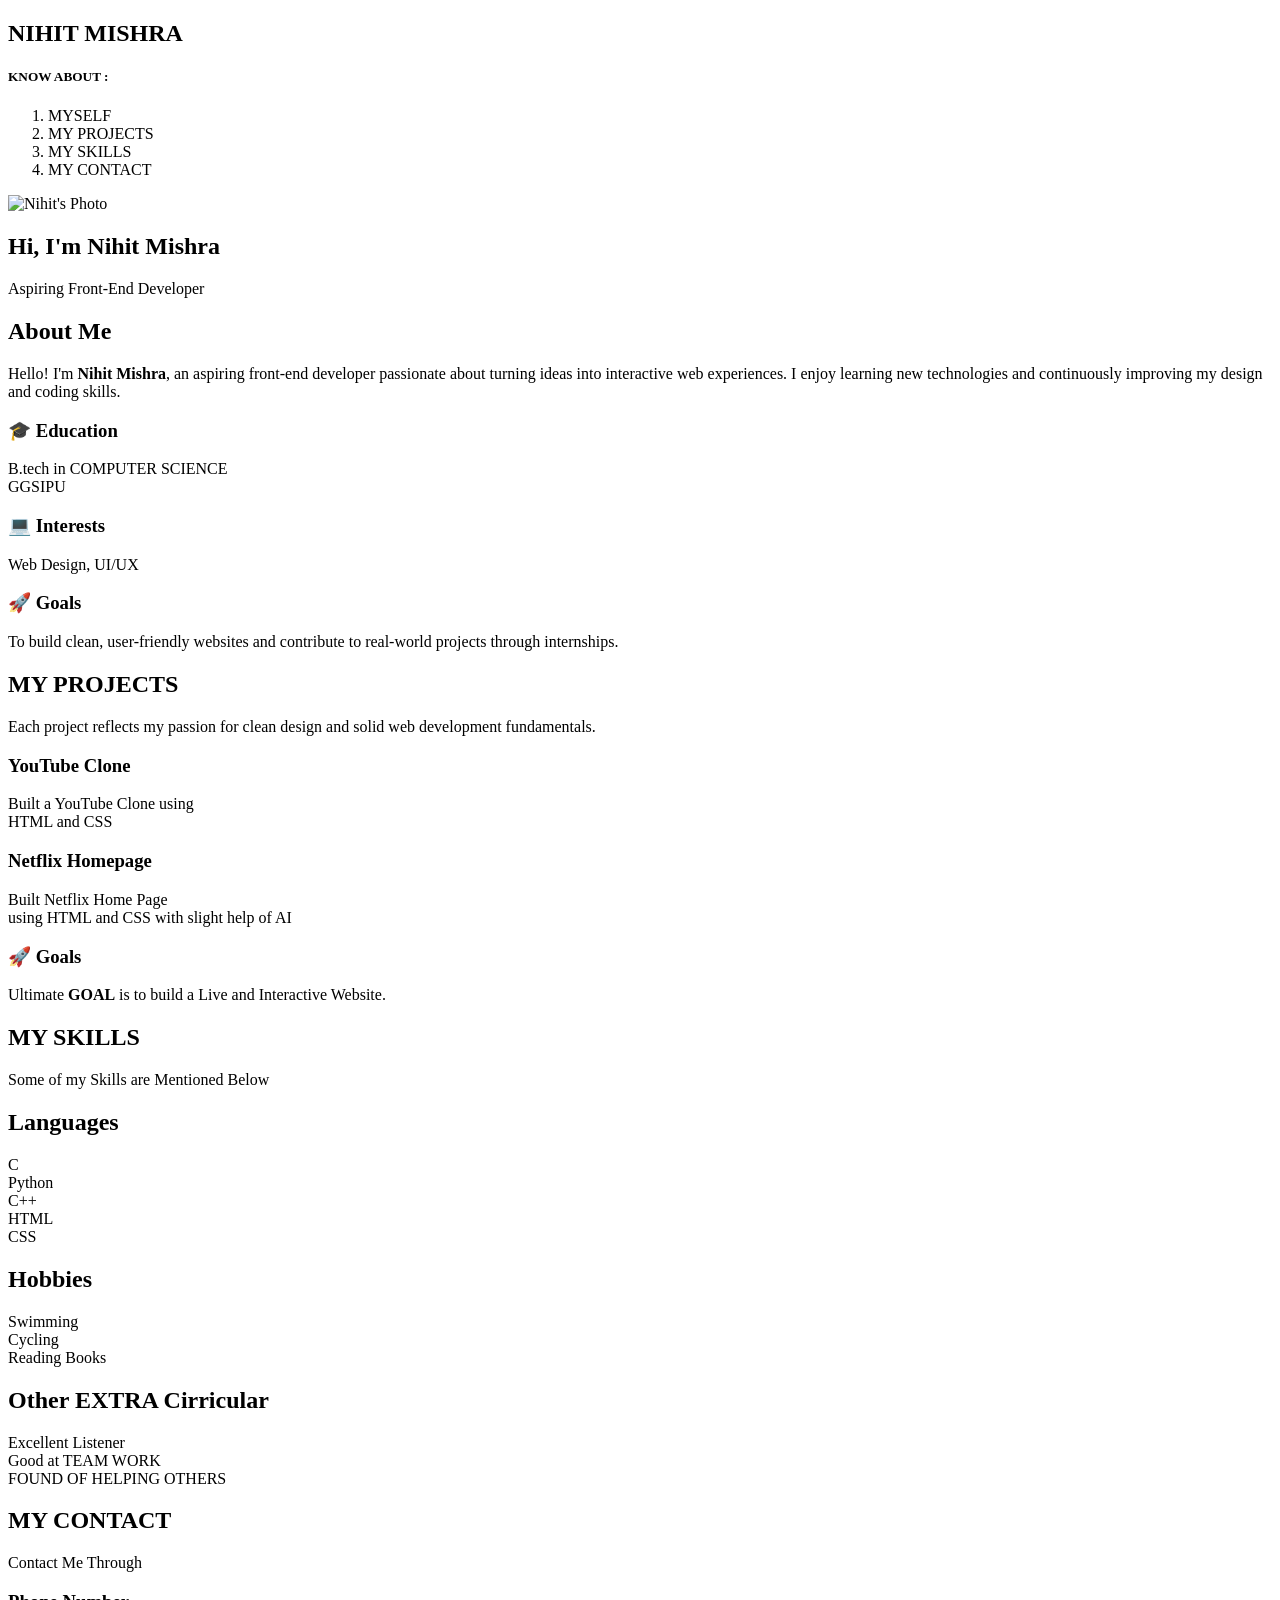
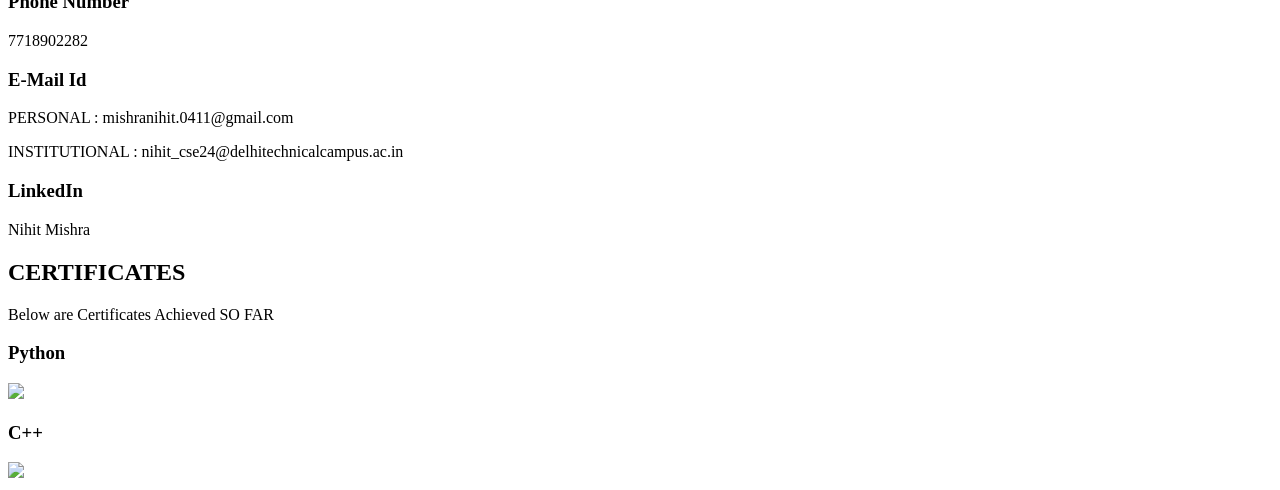
==== index.html @ c7237e45 "Update and rename PORTFOLIO/index.html to index.html" ====
<!DOCTYPE html>
<html lang="en">
<head>
  <meta charset="UTF-8" />
  <meta name="viewport" content="width=device-width, initial-scale=1.0"/>
  <title>MY PORTFOLIO</title>
  <link rel="stylesheet" href="styles.css" />
  <link href="https://fonts.googleapis.com/css2?family=Bangers&display=swap" rel="stylesheet">
</head>
<body>
  
  <section class="top-section" id="hero">
    <div class="left-half">  
    <!-- LEFT: SIDEBAR NAV -->
    <header class="sidebar">
      <h1 class="logo">NIHIT MISHRA</h1>
      <h5 class="section-title">KNOW ABOUT :</h5>
         
        <ol class="about-list">
                <li>MYSELF</li>
                <li>MY PROJECTS</li>
                <li>MY SKILLS</li>
                <li>MY CONTACT</li>
        </ol>
    </header>
    </div>

    <!-- RIGHT: HERO SECTION -->
        <div class="right-half">
            <img src="images/nihit.pichost.jpeg" alt="Nihit's Photo"  />
            <h1>Hi, I'm Nihit Mishra</h1>
            <p>Aspiring Front-End Developer</p>
        </div>
  </section>


   
<section id="about" class="about-section">
    <div class="about-container">
        <h2>About Me</h2>
        <p>
            Hello! I'm <strong>Nihit Mishra</strong>, an aspiring front-end developer passionate about turning ideas into interactive web experiences. I enjoy learning new technologies and continuously improving my design and coding skills.
        </p>

      <div class="about-details">
        <div class="about-card">
            <h3>🎓 Education</h3>
            <p>B.tech in COMPUTER SCIENCE<br>GGSIPU</p>
        </div>

        <div class="about-card">
            <h3>💻 Interests</h3>
            <p>Web Design, UI/UX</p>
        </div>

        <div class="about-card">
            <h3>🚀 Goals</h3>
            <p>To build clean, user-friendly websites and contribute to real-world projects through internships.</p>
        </div>
    </div>
  </div>
</section>
 
<section id="projects" class="projects">
      <div class="projects-containers">
        <h2>MY PROJECTS</h2>
        <p>
            Each project reflects my passion for clean design and solid web development fundamentals.
        </p>

        <div class="projects-details">
        <div class="projects-card">
            <h3>YouTube Clone</h3>
            <p>Built a YouTube Clone using <br> HTML and CSS</p>
        </div>

        <div class="projects-card">
            <h3>Netflix Homepage</h3>
            <p>Built Netflix Home Page <br> using HTML and CSS with slight help of AI</p>
        </div>

        <div class="projects-card">
            <h3>🚀 Goals</h3>
            <p>Ultimate <b>GOAL</b> is to build a Live and Interactive Website.</p>
        </div>
    </div>
</div>
</section>


<section id="skill" class="skill">
    <div class="skills">
        <h2>MY SKILLS</h2>
        <p>Some of my Skills are Mentioned Below</p>
    </div>

    <div class="skill-des">
        <div class="skill-card">
            <h2>Languages</h2>
            
             <p>C<br>Python<br>C++<br>HTML<br>CSS</p>
            
        </div>
        <div class="skill-card">
            <h2>Hobbies</h2>
            <p>Swimming<br>Cycling<br>Reading Books</p>
        </div>

        <div class="skill-card">
            <h2>Other EXTRA Cirricular</h2>
            <p>Excellent Listener<br>Good at TEAM WORK<br>FOUND OF HELPING OTHERS</p>
        </div>
    </div>

</section>

<section id="contact" class="contact-info">
    <div class="contacts">
        <h2>MY CONTACT</h2>
        <p>Contact Me Through</p>
    </div>

    <div class="contact-des">
        <div class="contact-card">
            <h3>Phone Number</h3>
            <p>7718902282</p>
        </div>
        <div class="contact-card">
            <h3>E-Mail Id</h3>
            <p>PERSONAL : mishranihit.0411@gmail.com</p>
            <p>INSTITUTIONAL : nihit_cse24@delhitechnicalcampus.ac.in</p>
        </div>
        <div class="contact-card">
            <h3>LinkedIn</h3>
            <p>Nihit Mishra</p>
        </div>
    </div>

</section>

<section id="certi" class="certifi">
    <div class="certis">
        <h2>CERTIFICATES</h2>
        <p>Below are Certificates Achieved SO FAR </p>
    </div>

    <div class="certi-des">
        <div class="certi-card">
            <h3>Python</h3>
            <img src="images/Screenshot 2025-08-01 015221.png"  />
        </div>
        <div class="certi-card">
            <h3>C++</h3>
            <img src="images/Screenshot 2025-08-01 015535.png" />
        </div>
    </div>

</section>

</body>
</html>
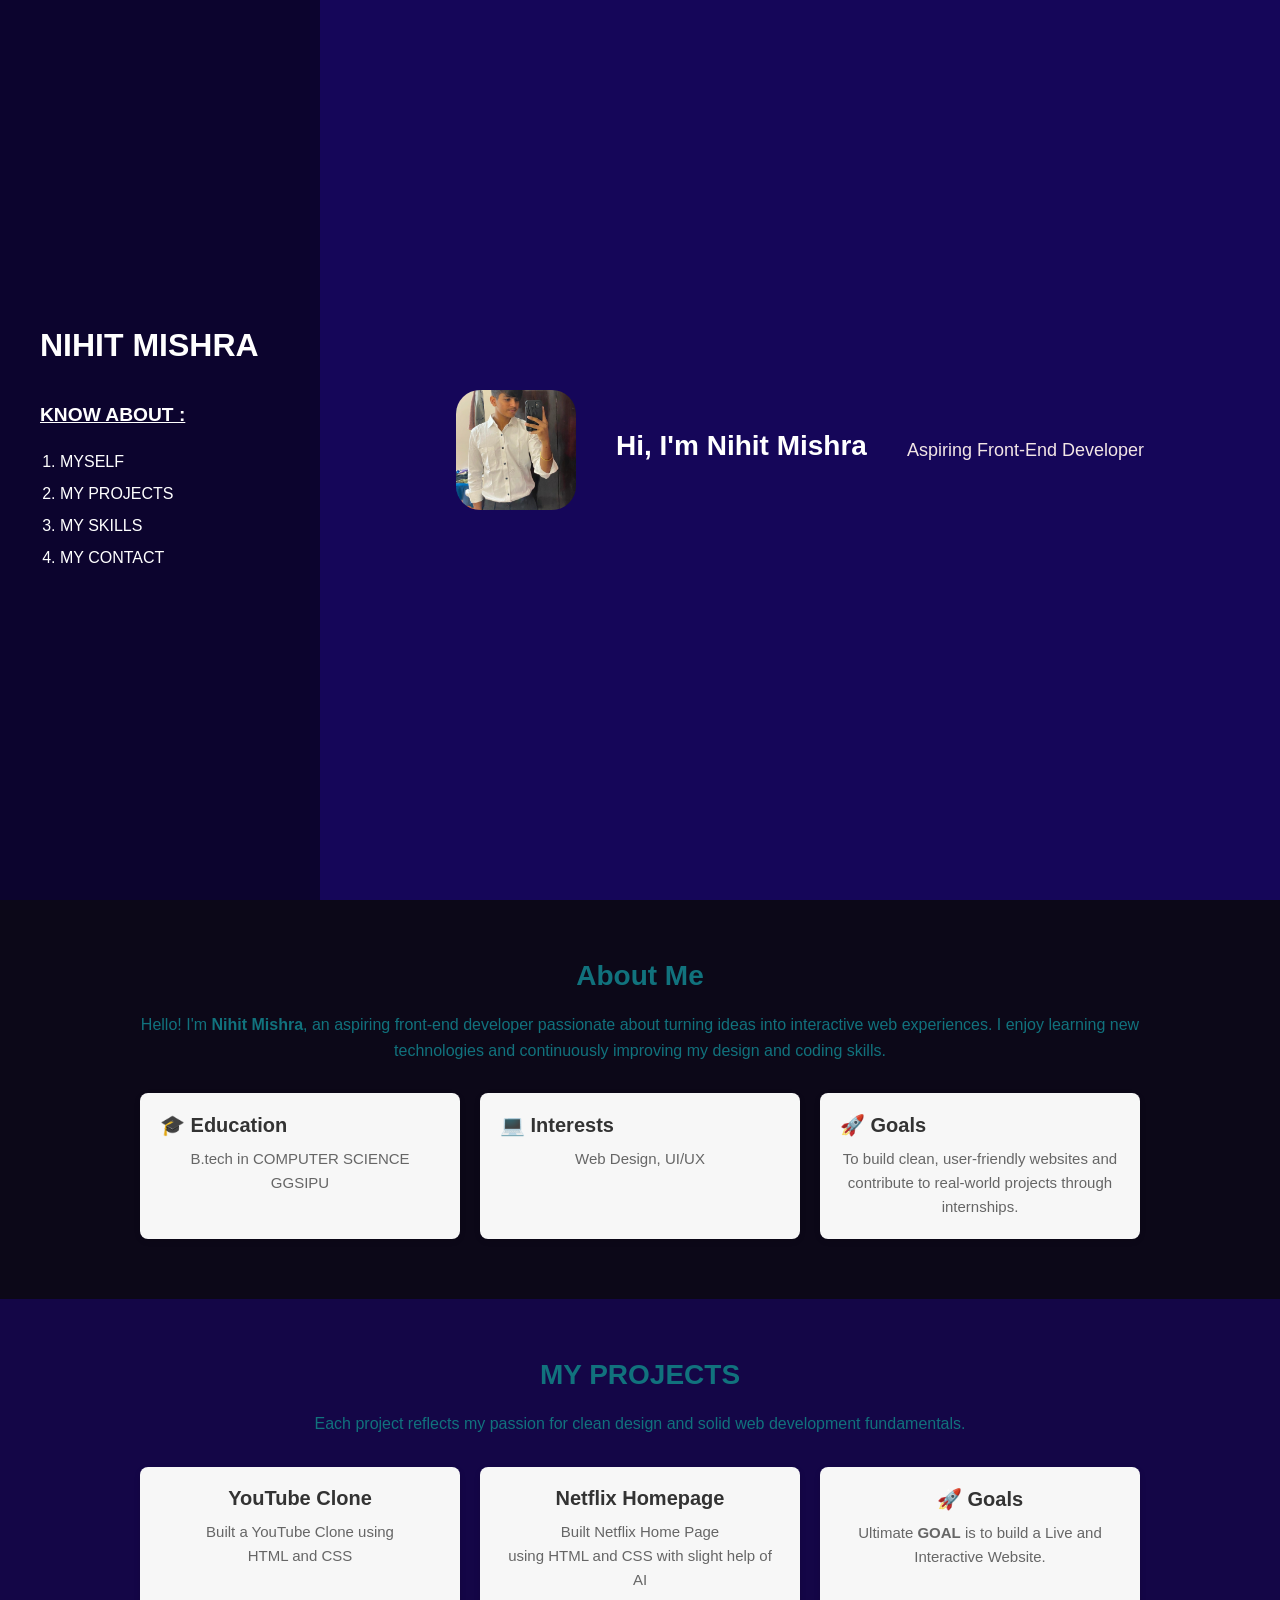
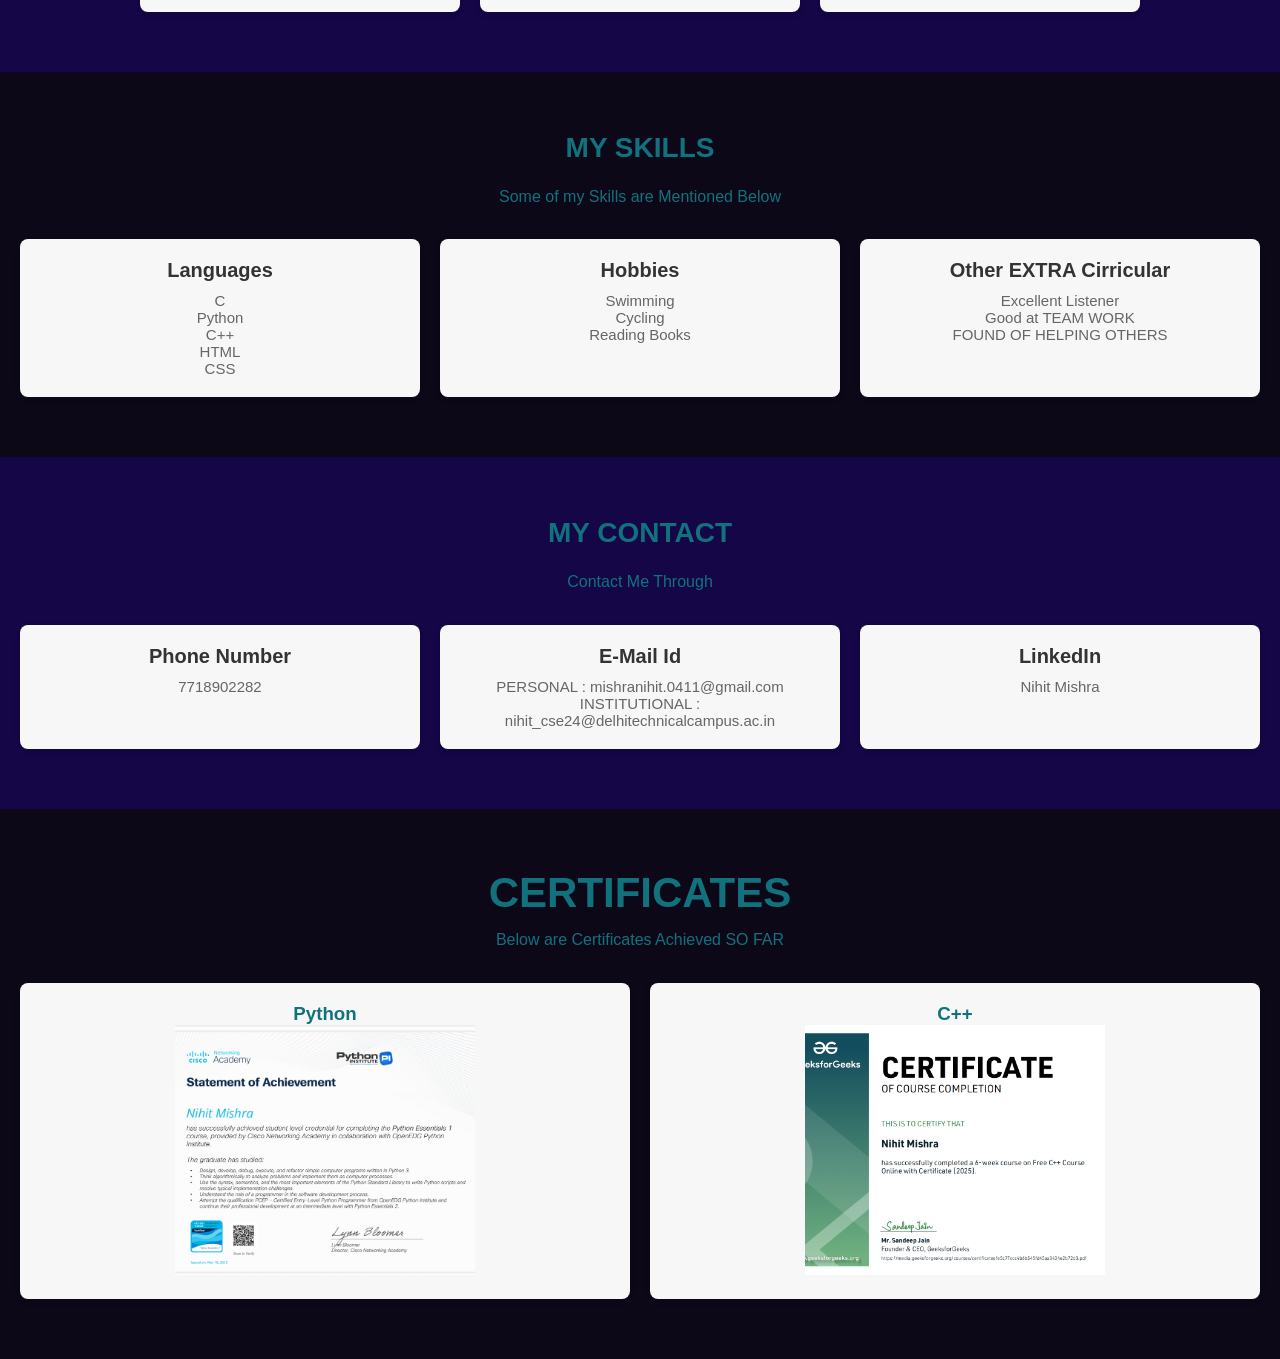
==== commit 5875d293: "Update index.html" ====
--- a/index.html
+++ b/index.html
@@ -27,7 +27,7 @@
 
     <!-- RIGHT: HERO SECTION -->
         <div class="right-half">
-            <img src="images/nihit.pichost.jpeg" alt="Nihit's Photo"  />
+            <img src="images/nihitmishraimg.jpeg" alt="Nihit's Photo"  />
             <h1>Hi, I'm Nihit Mishra</h1>
             <p>Aspiring Front-End Developer</p>
         </div>
@@ -147,11 +147,11 @@
     <div class="certi-des">
         <div class="certi-card">
             <h3>Python</h3>
-            <img src="images/Screenshot 2025-08-01 015221.png"  />
+            <img src="images/pythoncertfi.png"  />
         </div>
         <div class="certi-card">
             <h3>C++</h3>
-            <img src="images/Screenshot 2025-08-01 015535.png" />
+            <img src="images/cppcerti.png" />
         </div>
     </div>
 
@@ -160,3 +160,4 @@
 </body>
 </html>
 
+
--- a/styles.css
+++ b/styles.css
@@ -0,0 +1,378 @@
+/* RESET */
+* {
+  margin: 0;
+  padding: 0;
+  box-sizing: border-box;
+  scroll-behavior: smooth;
+  font-family: Arial, Helvetica, sans-serif;
+}
+
+/* Full viewport split section */
+.top-section {
+  display: flex;
+  height: 100vh;
+  width: 100%;
+}
+
+/* LEFT: Sidebar */
+.left-half {
+  width: 25%;
+  background-color: #0c042e;
+  color: white;
+  padding: 40px;
+  display: flex;
+  flex-direction: column;
+  justify-content: center;
+  align-items: flex-start;
+}
+
+.logo {
+  font-family: Arial, Helvetica, sans-serif;
+  font-size: 32px;
+  margin-bottom: 40px;
+}
+
+.about-list {
+  list-style-type: decimal;
+  padding-left: 20px;
+  font-size: 16px;
+  color: white;
+  line-height: 2; /* spacing between items */
+}
+
+/* RIGHT: Hero Content */
+.right-half {
+  width: 75%;
+  flex-wrap: nowrap;
+  background-color:  #150659;
+  display: flex;
+  justify-content: center;
+  align-items: center;
+  padding: 40px;
+  align-items: center;
+  gap: 40px; /* spacing between image and text */
+  color: white;
+}
+
+.right-half img {
+  width: 120px;
+  height: 120px;
+  object-fit: cover;
+  border-radius: 20%;
+}
+
+.right-half h1 {
+  font-size: 28px;
+  color: white;
+  margin-bottom: 8px;
+}
+
+.right-half p {
+  font-size: 18px;
+  color: #f3e6e6;
+}
+
+
+
+/* ABOUT SECTION */
+.about-section {
+  padding: 60px 20px;
+  background-color: #0c0818;
+  color: #f7f7f7;
+}
+
+.about-container {
+  max-width: 1000px;
+  margin: auto;
+}
+
+.about-section h2 {
+  font-size: 28px;
+  margin-bottom: 20px;
+  text-align: center;
+  color: #11727d;
+}
+
+.about-section p {
+  text-align: center;
+  color:#11727d;
+  font-size: 16px;
+  line-height: 1.6;
+}
+
+.about-details {
+  display: flex;
+  flex-wrap: wrap;
+  gap: 20px;
+  margin-top: 30px;
+  justify-content: center;
+}
+
+.about-card {
+  flex: 1 1 250px;
+  background-color: #f7f7f7;
+  padding: 20px;
+  border-radius: 8px;
+  box-shadow: 0 2px 6px rgba(0, 0, 0, 0.1);
+}
+
+.about-card h3 {
+  margin-bottom: 10px;
+  font-size: 20px;
+  color: #333;
+}
+
+.about-card p {
+  font-size: 15px;
+  color: #666;
+}
+
+.section-title {
+  font-size: larger;
+  text-decoration: underline;
+  margin-bottom: 20px;
+}
+
+/*Projects*/
+.projects {
+  padding: 60px 20px;
+  background-color: #140647;
+  color: #f7f7f7;
+  text-align: center;
+}
+
+.projects-containers {
+  max-width: 1000px;
+  margin: auto;
+}
+
+.projects h2 {
+  font-size: 28px;
+  margin-bottom: 20px;
+  text-align: center;
+  color: #11727d;
+}
+
+.projects p {
+  text-align: center;
+  color:#11727d;
+  font-size: 16px;
+  line-height: 1.6;
+}
+
+.projects-details {
+  display: flex;
+  flex-wrap: wrap;
+  gap: 20px;
+  margin-top: 30px;
+  justify-content: center;
+}
+
+.projects-card {
+  flex: 1 1 250px;
+  background-color: #f7f7f7;
+  padding: 20px;
+  border-radius: 8px;
+  box-shadow: 0 2px 6px rgba(0, 0, 0, 0.1);
+}
+
+.projects-card h3 {
+  margin-bottom: 10px;
+  font-size: 20px;
+  color: #333;
+}
+
+.projects-card p {
+  font-size: 15px;
+  color: #666;
+}
+
+.projects-title {
+  font-size: larger;
+  text-decoration: underline;
+  margin-bottom: 20px;
+}
+
+/*MY CONTACTS */
+
+.contact-info{
+  padding: 60px 20px;
+  background-color:  #140647;;
+  color: #11727d;
+  text-align: center;
+}
+
+.contacts {
+  max-width: 1000px;
+  margin: auto;
+}
+
+.contacts h2 {
+  font-size: 28px;
+  margin-bottom: 20px;
+  text-align: center;
+  color:#11727d;
+}
+
+.contacts p {
+  
+  color:#11727d;
+  font-size: 16px;
+  line-height: 1.6;
+}
+
+.contact-des {
+  display: flex;
+  flex-wrap: wrap;
+  gap: 20px;
+  margin-top: 30px;
+  justify-content: center;
+}
+
+.contact-card {
+  flex: 1 1 250px;
+  background-color: #f7f7f7;
+  padding: 20px;
+  border-radius: 8px;
+  box-shadow: 0 2px 6px rgba(0, 0, 0, 0.1);
+}
+
+.contact-card h3 {
+  margin-bottom: 10px;
+  font-size: 20px;
+  color: #333;
+}
+
+.contact-card p {
+  font-size: 15px;
+  color: #666;
+}
+
+.contacts-title {
+  font-size: larger;
+  text-decoration: underline;
+  margin-bottom: 20px;
+}
+
+/* MY SKILLS */
+
+.skill {
+  padding: 60px 20px;
+  background-color: #0c0818;
+  color: #11727d;
+  text-align: center;
+}
+
+.skills {
+  max-width: 1000px;
+  margin: auto;
+}
+
+.skills h2 {
+  font-size: 28px;
+  margin-bottom: 20px;
+  text-align: center;
+  color: #11727d;
+}
+
+.skills p {
+  font-size: 16px;
+  line-height: 1.6;
+  color: #11727d;
+}
+
+.skill-des {
+  display: flex;
+  flex-wrap: wrap;
+  justify-content: center;
+  gap: 20px;
+  margin-top: 30px;
+}
+
+.skill-card {
+  flex: 1 1 250px;
+  background-color: #f7f7f7;
+  padding: 20px;
+  border-radius: 8px;
+  box-shadow: 0 2px 6px rgba(0, 0, 0, 0.1);
+}
+
+.skill-card h2 {
+  margin-bottom: 10px;
+  font-size: 20px;
+  color: #333;
+}
+
+.skill-card p {
+  font-size: 15px;
+  color: #666;
+}
+
+.skill-card title {
+  font-size: larger;
+  text-decoration: underline;
+  margin-bottom: 20px;
+}
+
+/*Certificates*/
+
+.certifi {
+  padding: 60px 20px;
+  background-color: #0c0818;
+  color: #11727d;
+  text-align: center;
+}
+
+.certi {
+  max-width: 500px;
+  margin: auto;
+}
+
+.certis {
+  font-size: 28px;
+  margin-bottom: 20px;
+  text-align: center;
+  color: #11727d;
+}
+
+.certifi p {
+  font-size: 16px;
+  line-height: 1.6;
+  color: #11727d;
+  margin-top: 10px;
+}
+
+.certi-des {
+  display: flex;
+  flex-wrap: wrap;
+  justify-content: center;
+  gap: 20px;
+  margin-top: 30px;
+}
+
+.certi-card {
+  flex: 1 1 250px;
+  background-color: #f7f7f7;
+  padding: 20px;
+  border-radius: 8px;
+  box-shadow: 0 2px 6px rgba(0, 0, 0, 0.1);
+}
+
+.certi-card h2 {
+  margin-bottom: 10px;
+  font-size: 20px;
+  color: #333;
+}
+
+.certi-card title {
+  font-size: larger;
+  text-decoration: underline;
+  margin-bottom: 20px;
+}
+
+.certi-card img {
+  width: 300px;
+  height: 250px;
+  object-fit: cover;
+  border-radius: 0%;
+}
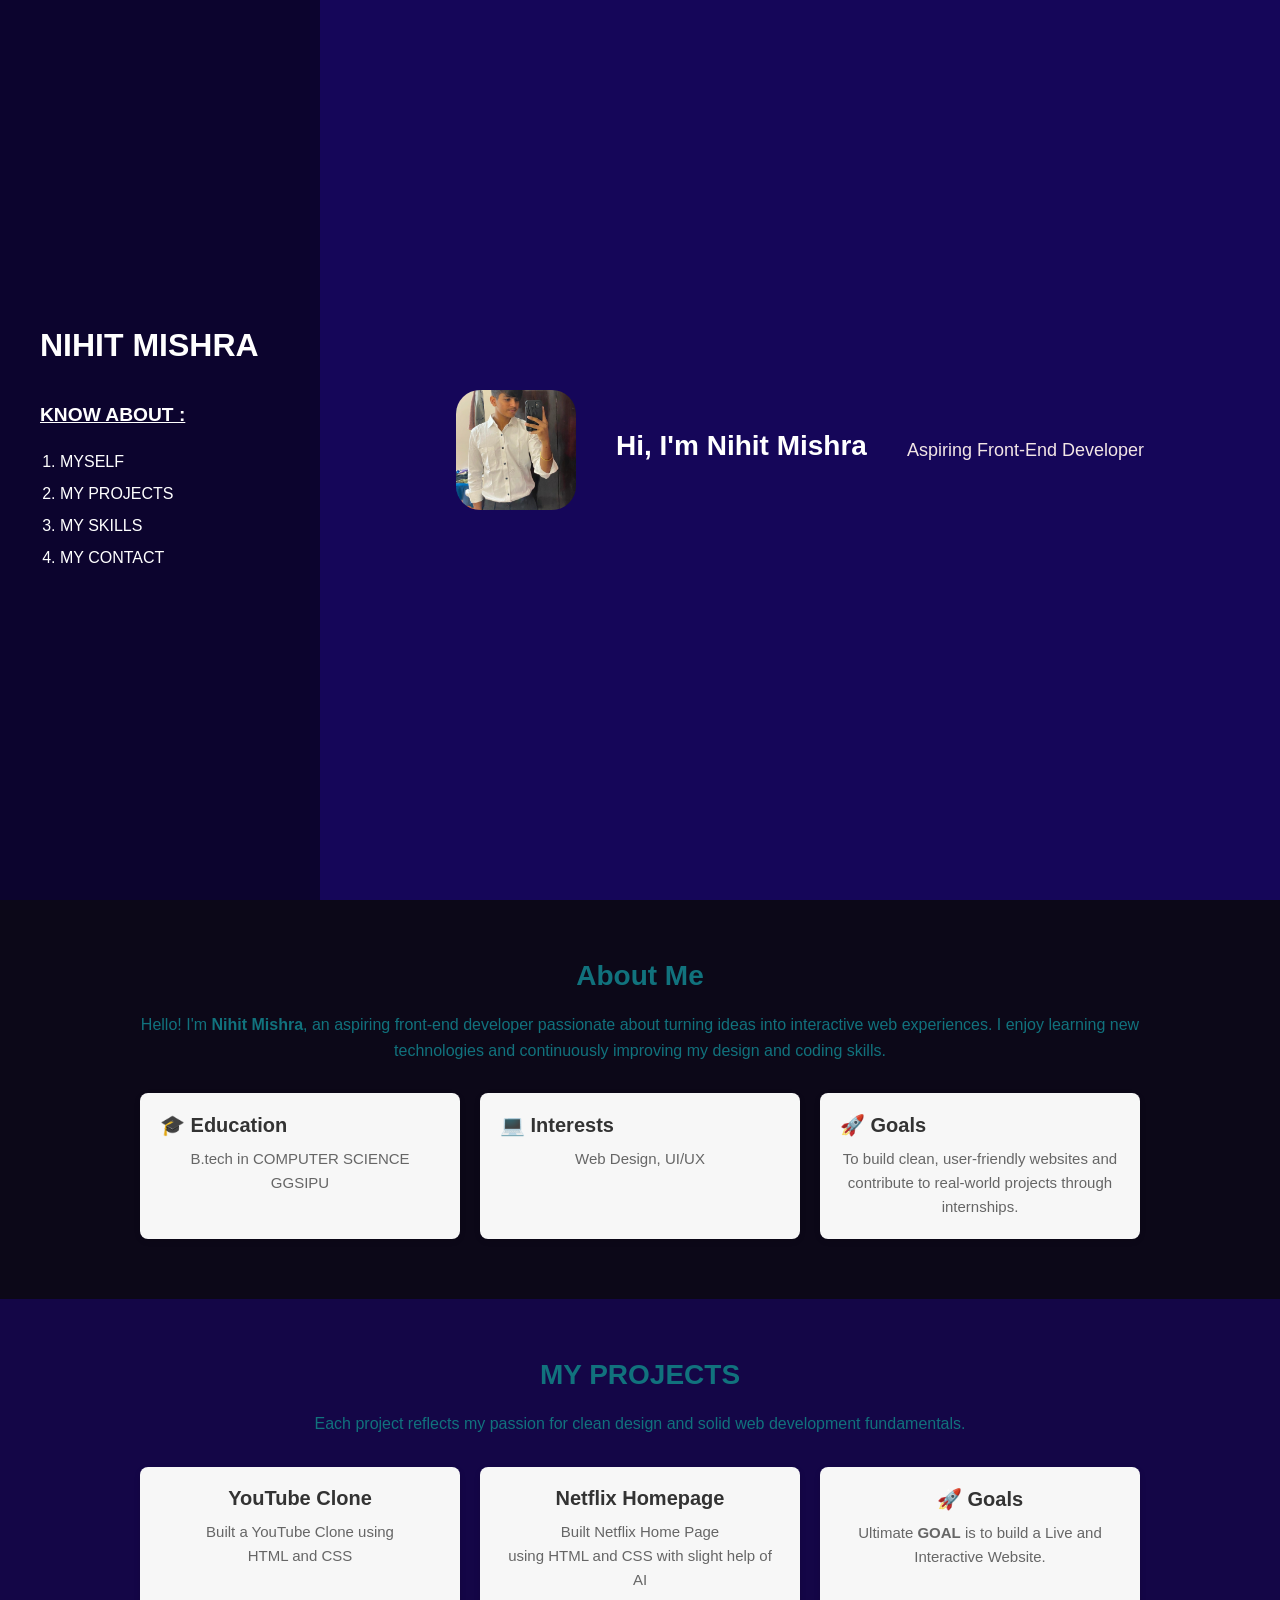
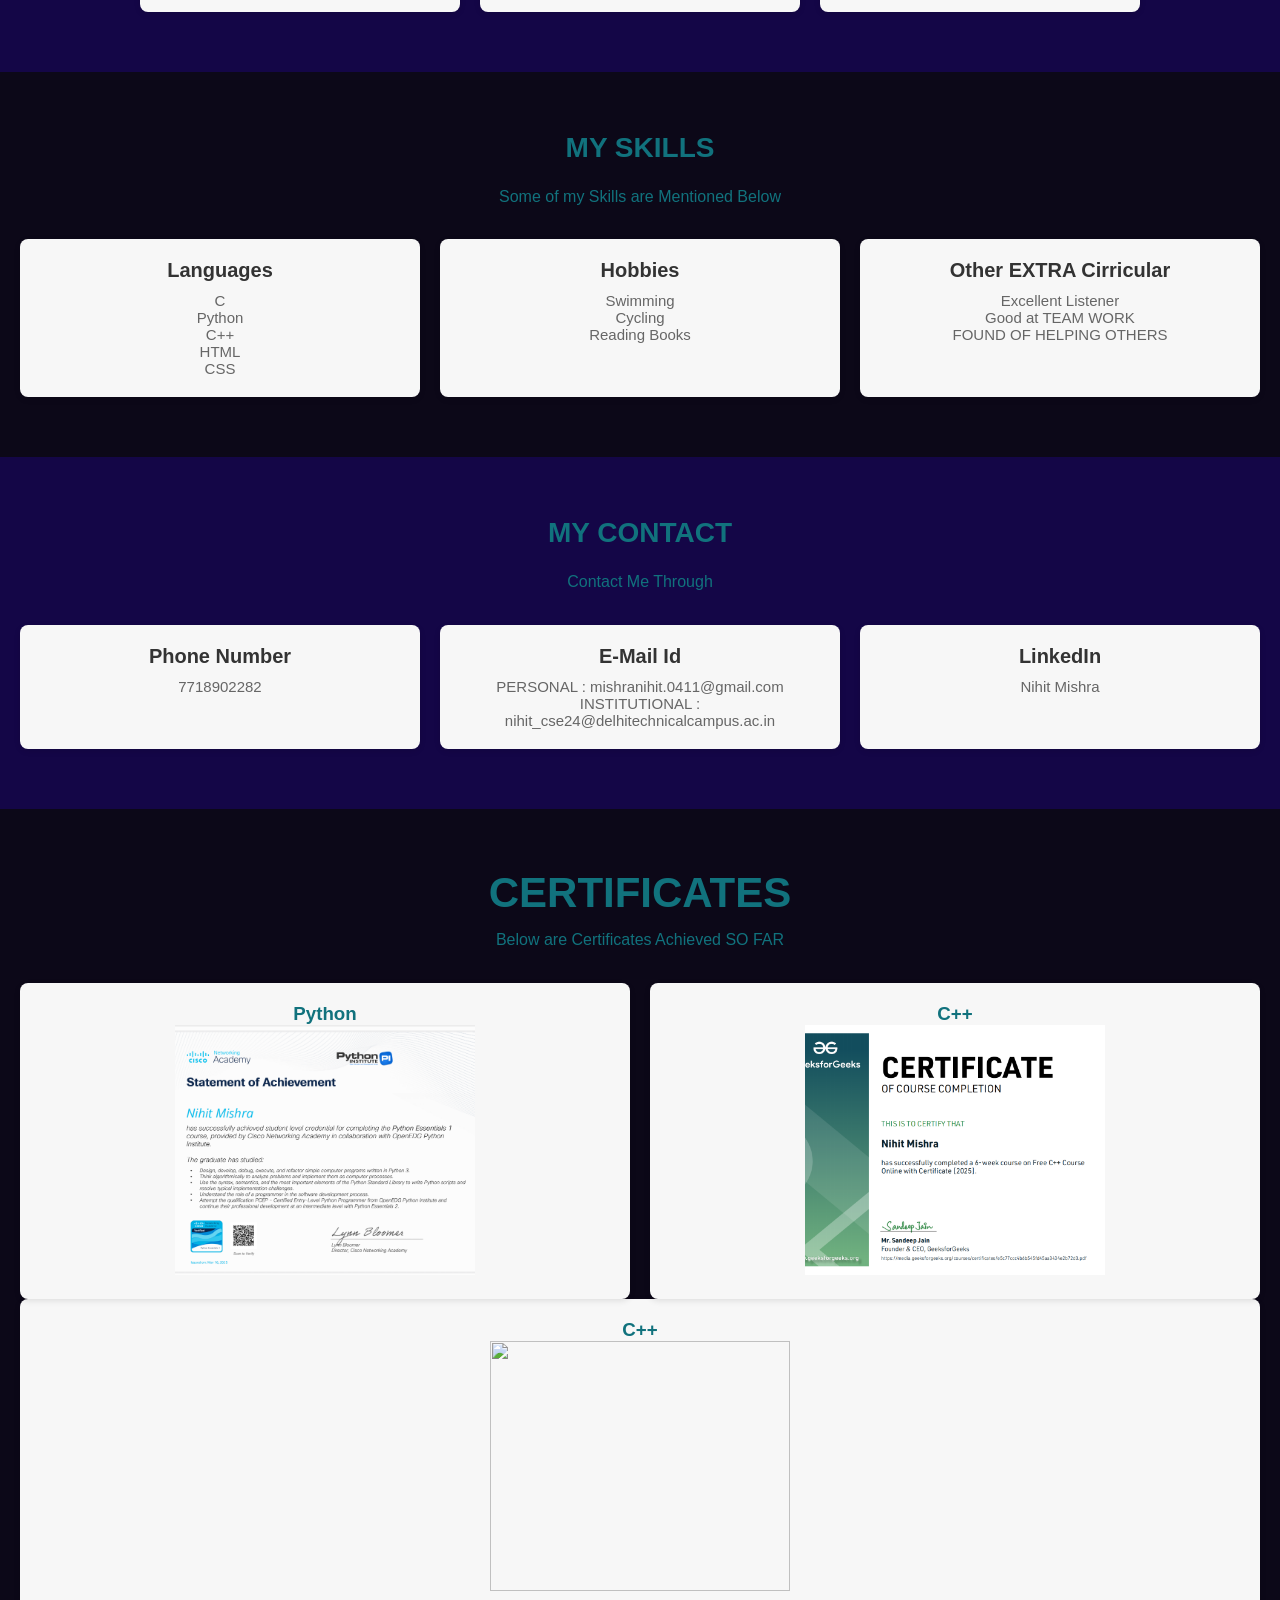
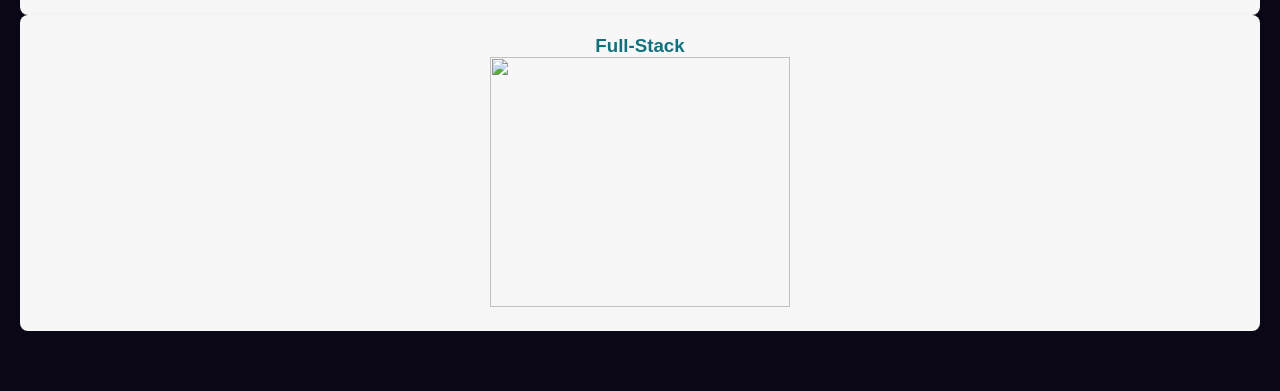
==== commit 6a7c8a9c: "Update index.html" ====
--- a/index.html
+++ b/index.html
@@ -155,9 +155,20 @@
         </div>
     </div>
 
+  </div>
+        <div class="certi-card">
+            <h3>C++</h3>
+            <img src="images/LETSUPGRADECPPBOOTCAMPS.png" />
+    </div>
+        <div class="certi-card">
+            <h3>Full-Stack</h3>
+            <img src="images/Screenshot 2025-08-26 225924.png" />
+    </div>
+
 </section>
 
 </body>
 </html>
 
 
+
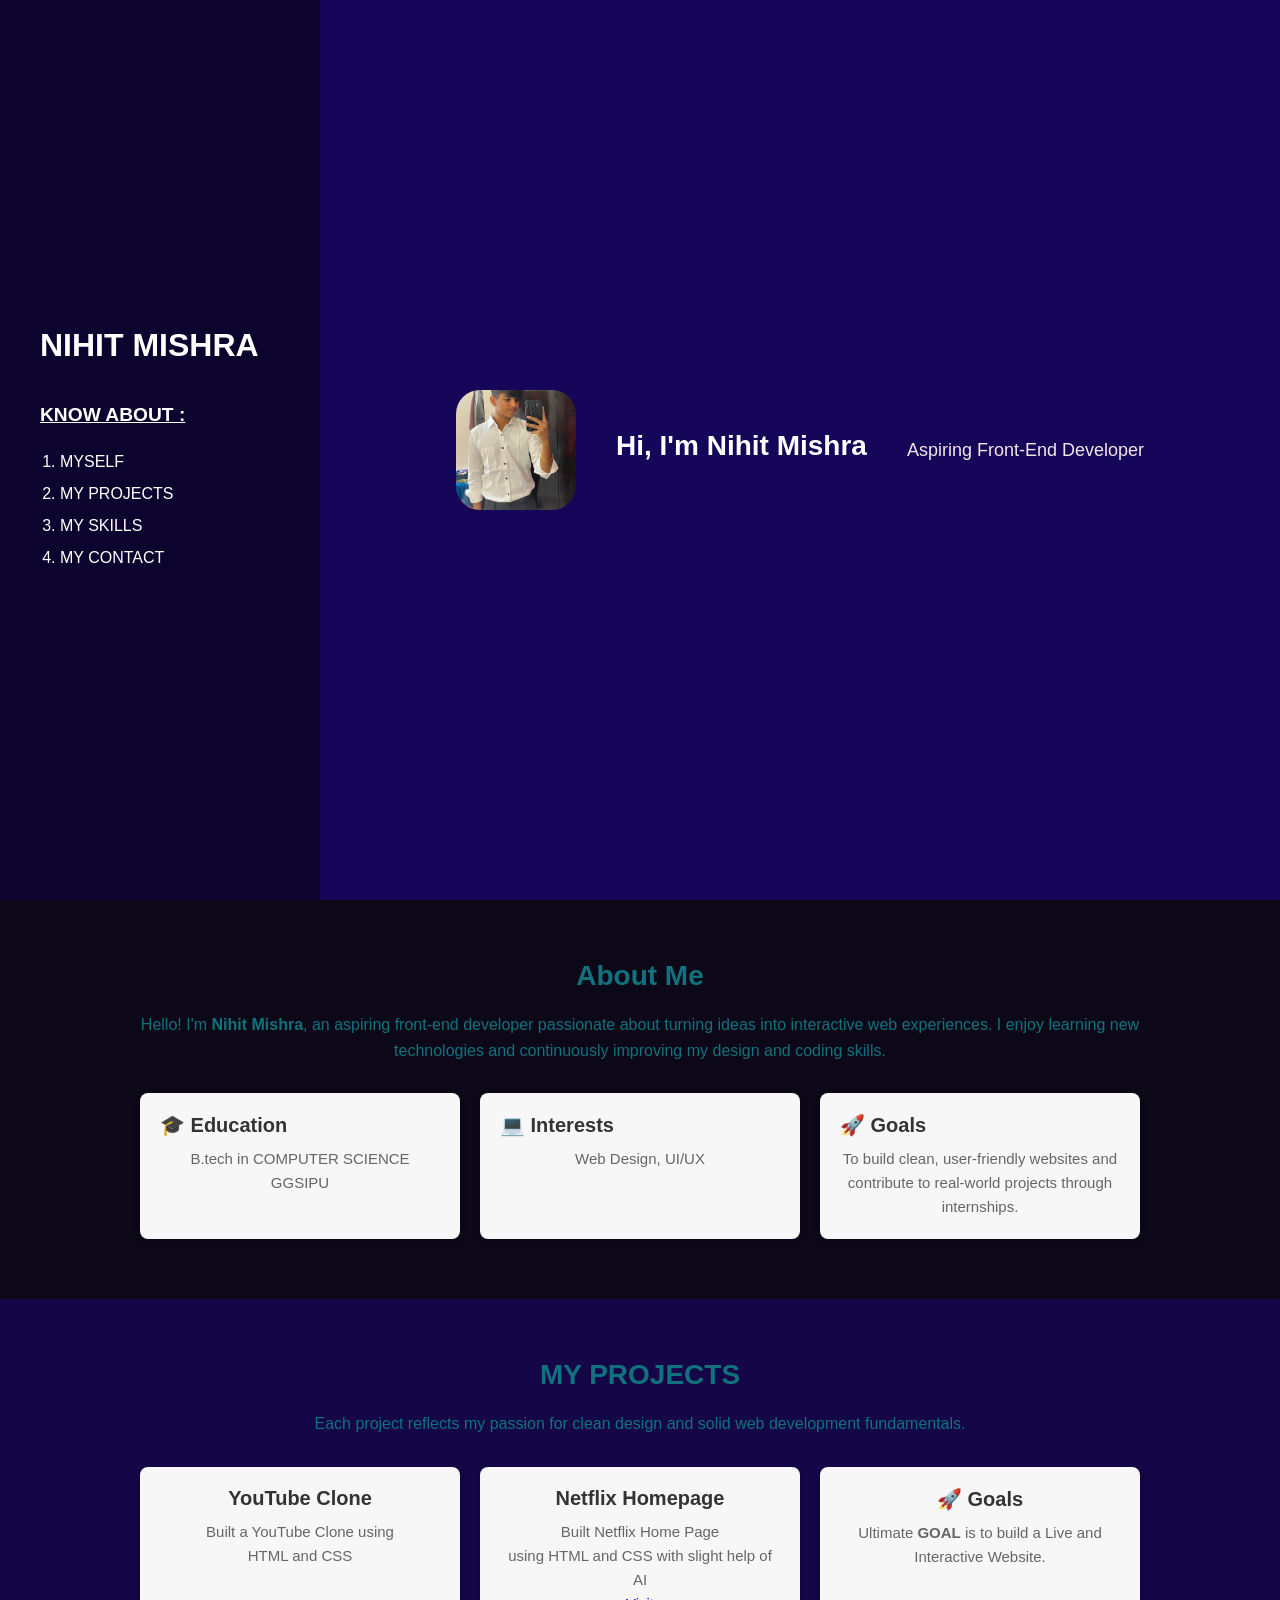
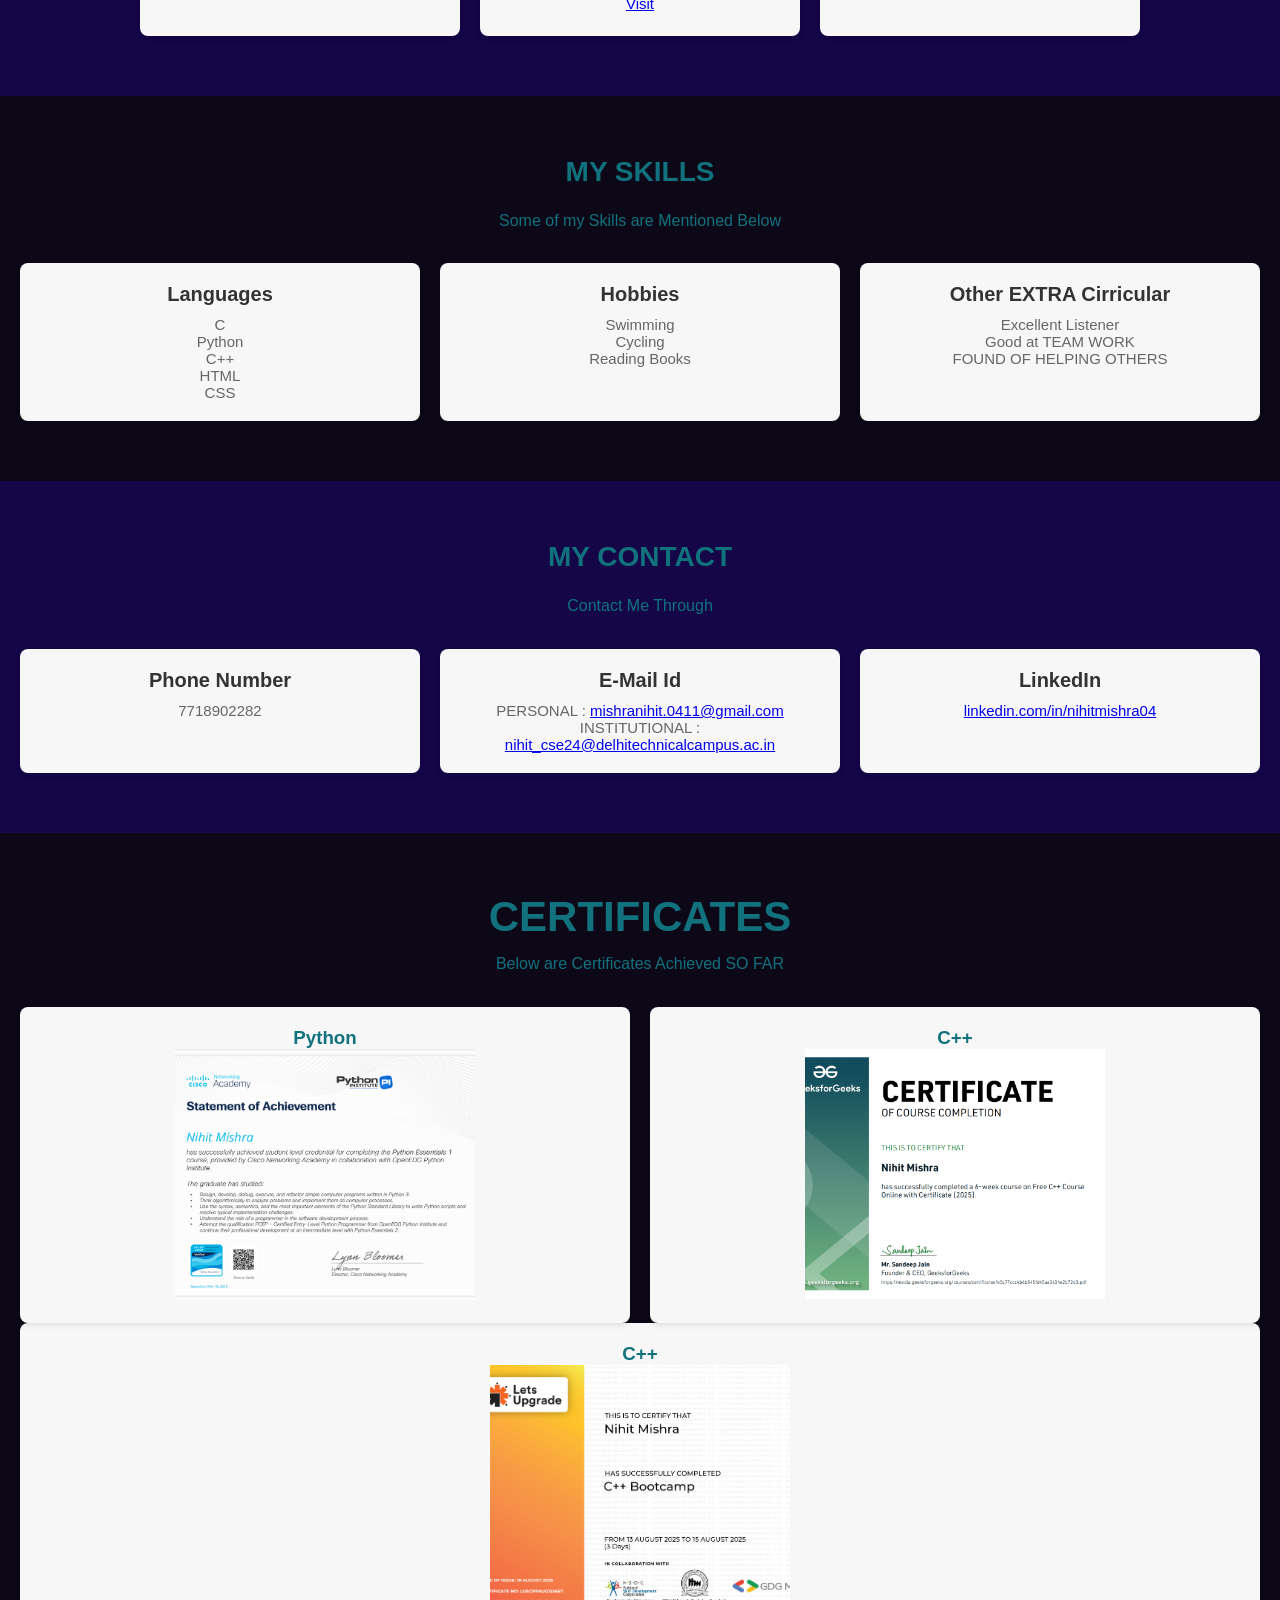
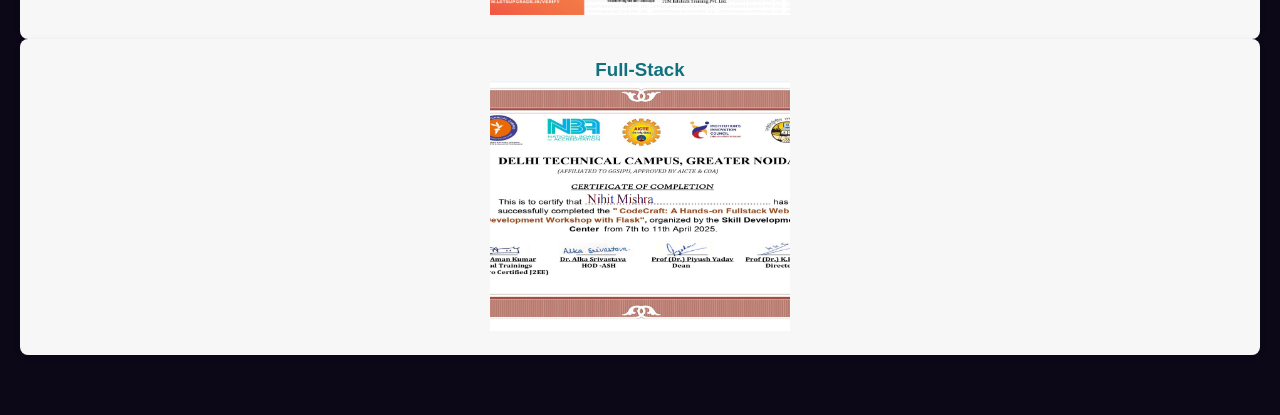
==== commit fd67b89a: "Update index.html" ====
--- a/index.html
+++ b/index.html
@@ -77,6 +77,7 @@
         <div class="projects-card">
             <h3>Netflix Homepage</h3>
             <p>Built Netflix Home Page <br> using HTML and CSS with slight help of AI</p>
+            <p><a href="https://nihitmishra.github.io/clone" target="_blank">Visit</a></p>
         </div>
 
         <div class="projects-card">
@@ -127,14 +128,15 @@
         </div>
         <div class="contact-card">
             <h3>E-Mail Id</h3>
-            <p>PERSONAL : mishranihit.0411@gmail.com</p>
-            <p>INSTITUTIONAL : nihit_cse24@delhitechnicalcampus.ac.in</p>
+            <p>PERSONAL : <a href="mailto:mishranihit.0411@gmail.com" target="_blank">mishranihit.0411@gmail.com</a></p>
+            <p>INSTITUTIONAL : <a href="mailto:nihit_cse24@delhitechnicalcampus.ac.in" target="_blank">nihit_cse24@delhitechnicalcampus.ac.in</a></p>
         </div>
         <div class="contact-card">
             <h3>LinkedIn</h3>
-            <p>Nihit Mishra</p>
+            <p><a href="https://www.linkedin.com/in/nihitmishra04" target="_blank">linkedin.com/in/nihitmishra04</a></p>
         </div>
     </div>
+
 
 </section>
 
@@ -172,3 +174,4 @@
 
 
 
+
